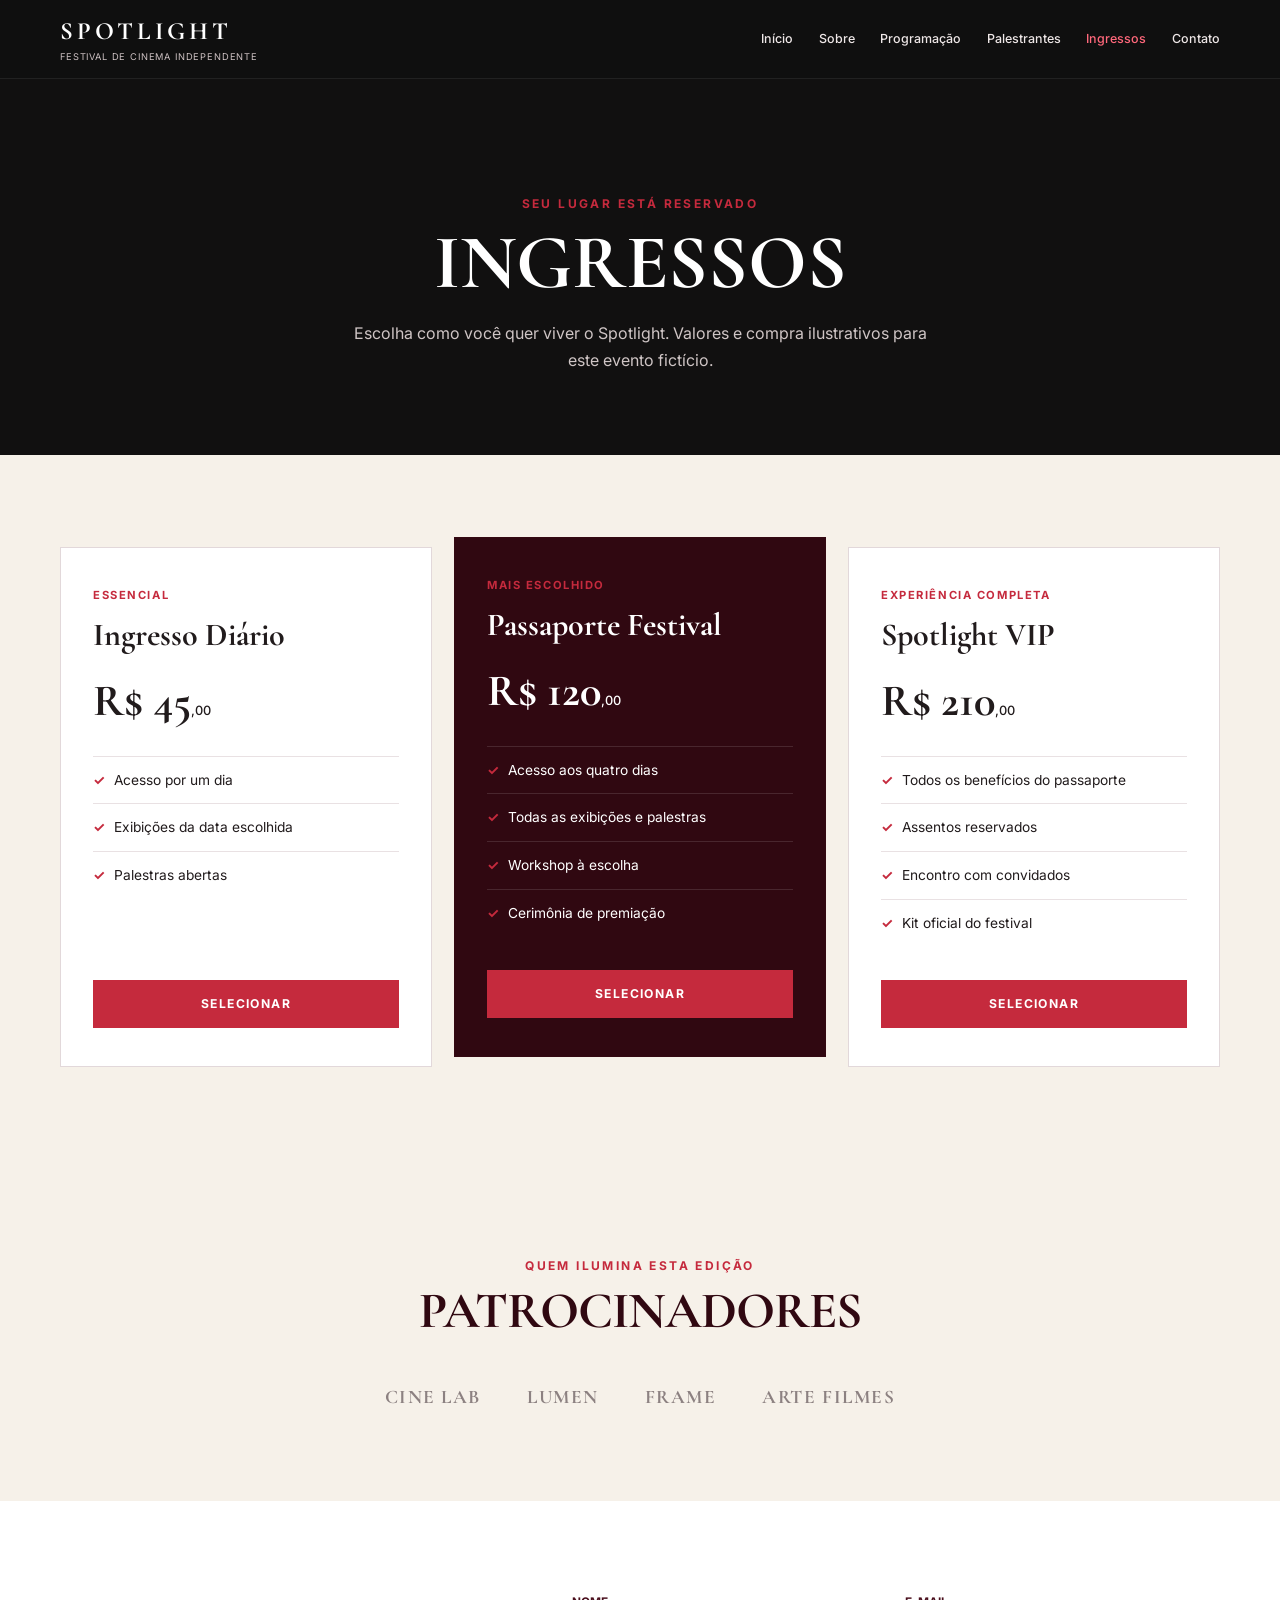
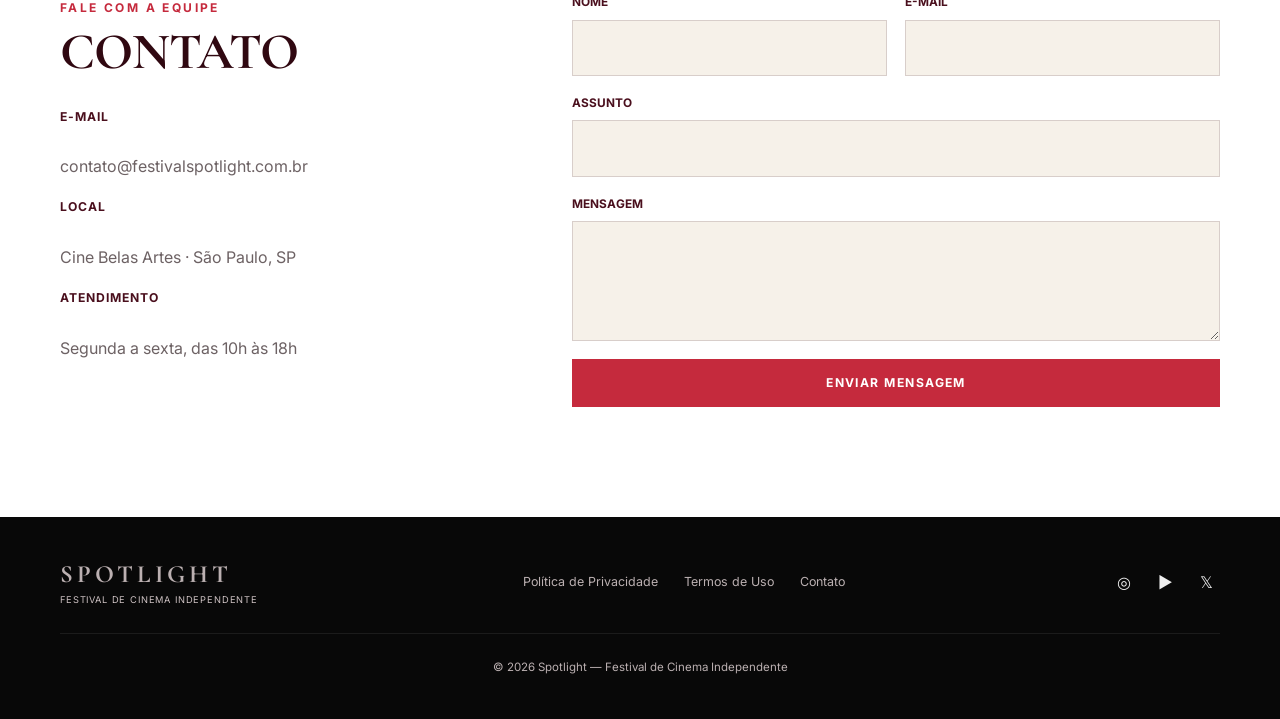
==== ingressos.html @ 8a13ca67 "Subindo o site do GitHub" ====
<!DOCTYPE html>
<html lang="pt-BR">
<head>
  <meta charset="UTF-8">
  <!-- A tag viewport garante que o site seja responsivo e se ajuste bem a celulares e tablets -->
  <meta name="viewport" content="width=device-width, initial-scale=1.0">
  <!-- Descrição voltada para SEO (mecanismos de busca) -->
  <meta name="description" content="Ingressos e contato do Spotlight.">
  <title>Ingressos | Spotlight</title>
  <link rel="stylesheet" href="css/style.css">
</head>
<body>
  
  <!-- CABEÇALHO (HEADER)- Navegação principal e identificação da marca -->
  <header class="site-header">
    <div class="container nav-wrap">
      <a class="brand" href="index.html">
        <strong>SPOTLIGHT</strong>
        <span>Festival de Cinema Independente</span>
      </a>
      
      <!-- Botão para abrir/fechar o menu em dispositivos móveis -->
      <button class="menu-toggle" aria-label="Abrir menu" aria-expanded="false">☰</button>
      
      <nav class="nav">
        <a href="index.html">Início</a>
        <a href="index.html#sobre">Sobre</a>
        <a href="programacao.html">Programação</a>
        <a href="programacao.html#palestrantes">Palestrantes</a>
        <a class="active" href="ingressos.html">Ingressos</a>
        <a href="#contato">Contato</a>
      </nav>
    </div>
  </header>
  <!-- CONTEÚDO PRINCIPAL (MAIN) -->
  <main>
    
    <!-- Hero da página interna de Ingressos -->
    <section class="page-hero">
      <div class="container">
        <span class="eyebrow">Seu lugar está reservado</span>
        <h1>INGRESSOS</h1>
        <p>Escolha como você quer viver o Spotlight. Valores e compra ilustrativos para este evento fictício.</p>
      </div>
    </section>

    <!-- Seção de cards de opções de ingressos -->
    <section class="section">
      <div class="container">
        <div class="ticket-grid">
          
          <article class="ticket">
            <span class="ticket-label">Essencial</span>
            <h2>Ingresso Diário</h2>
            <p class="price">R$ 45<small>,00</small></p>
            <ul class="benefits">
              <li>Acesso por um dia</li>
              <li>Exibições da data escolhida</li>
              <li>Palestras abertas</li>
            </ul>
            <button class="btn">Selecionar</button>
          </article>
          
          <!-- A classe 'featured' destaca visualmente a melhor opção de compra -->
          <article class="ticket featured">
            <span class="ticket-label">Mais escolhido</span>
            <h2>Passaporte Festival</h2>
            <p class="price">R$ 120<small>,00</small></p>
            <ul class="benefits">
              <li>Acesso aos quatro dias</li>
              <li>Todas as exibições e palestras</li>
              <li>Workshop à escolha</li>
              <li>Cerimônia de premiação</li>
            </ul>
            <button class="btn">Selecionar</button>
          </article>
          
          <article class="ticket">
            <span class="ticket-label">Experiência completa</span>
            <h2>Spotlight VIP</h2>
            <p class="price">R$ 210<small>,00</small></p>
            <ul class="benefits">
              <li>Todos os benefícios do passaporte</li>
              <li>Assentos reservados</li>
              <li>Encontro com convidados</li>
              <li>Kit oficial do festival</li>
            </ul>
            <button class="btn">Selecionar</button>
          </article>
          
        </div>
      </div>
    </section>

    <!-- Seção de Patrocinadores -->
    <section class="section sponsors">
      <div class="container">
        <div class="section-heading center">
          <span class="eyebrow">Quem ilumina esta edição</span>
          <h2 class="section-title">PATROCINADORES</h2>
        </div>
        <div class="sponsor-row">
          <span>CINE LAB</span>
          <span>LUMEN</span>
          <span>FRAME</span>
          <span>ARTE FILMES</span>
        </div>
      </div>
    </section>

    <!-- Seção de Contato e Formulário -->
    <section class="section contact-section" id="contato">
      <div class="container contact-grid">
        <div>
          <span class="eyebrow">Fale com a equipe</span>
          <h2 class="section-title">CONTATO</h2>
          <div class="contact-list">
            <p><strong>E-mail</strong><br>contato@festivalspotlight.com.br</p>
            <p><strong>Local</strong><br>Cine Belas Artes · São Paulo, SP</p>
            <p><strong>Atendimento</strong><br>Segunda a sexta, das 10h às 18h</p>
          </div>
        </div>
        
        <!-- Formulário que interage com o script abaixo para feedback em tempo real -->
        <form class="contact-form">
          <div class="field">
            <label for="nome">Nome</label>
            <input type="text" id="nome" name="nome" required>
          </div>
          <div class="field">
            <label for="email">E-mail</label>
            <input type="email" id="email" name="email" required>
          </div>
          <div class="field full">
            <label for="assunto">Assunto</label>
            <input type="text" id="assunto" name="assunto">
          </div>
          <div class="field full">
            <label for="mensagem">Mensagem</label>
            <textarea id="mensagem" name="mensagem" required></textarea>
          </div>
          <div class="field full">
            <button class="btn" type="submit">Enviar mensagem</button>
          </div>
          <!-- O atributo 'aria-live' avisa leitores de tela quando o conteúdo da tag sofrer alterações dinâmicas -->
          <p class="form-message" aria-live="polite"></p>
        </form>
      </div>
    </section>
  </main>

  <!-- RODAPÉ (FOOTER) -->
  <footer class="site-footer">
    <div class="container">
      <div class="footer-top">
        <a class="brand" href="index.html">
          <strong>SPOTLIGHT</strong>
          <span>Festival de Cinema Independente</span>
        </a>
        <nav class="footer-links">
          <a href="#">Política de Privacidade</a>
          <a href="#">Termos de Uso</a>
          <a href="#contato">Contato</a>
        </nav>
        <div class="socials">
          <a href="#">◎</a>
          <a href="#">▶</a>
          <a href="#">𝕏</a>
        </div>
      </div>
      <p class="copyright">© 2026 Spotlight — Festival de Cinema Independente</p>
    </div>
  </footer>

  <!-- LÓGICA JAVASCRIPT -->
  <script>
    const menuButton = document.querySelector('.menu-toggle');
    const nav = document.querySelector('.nav');

    // 1. Gerencia o menu mobile: alterna a visibilidade ao clicar no botão e fecha automaticamente ao clicar em um link
    menuButton?.addEventListener('click', () => {
      const open = nav.classList.toggle('open');
      menuButton.setAttribute('aria-expanded', String(open));
      menuButton.textContent = open ? '×' : '☰';
    });

    document.querySelectorAll('.nav a').forEach(link => {
      link.addEventListener('click', () => {
        nav.classList.remove('open');
        menuButton?.setAttribute('aria-expanded', 'false');
        if (menuButton) menuButton.textContent = '☰';
      });
    });

    // 2. Intercepta o envio do formulário para exibir uma mensagem de sucesso sem recarregar a página
    document.querySelector('.contact-form')?.addEventListener('submit', event => {
      event.preventDefault(); // Evita o comportamento padrão do HTML (recarregar a página)
      const message = document.querySelector('.form-message');
      if (message) message.textContent = 'Mensagem enviada! Em breve entraremos em contato.';
      event.currentTarget.reset(); // Limpa os campos preenchidos
    });
  </script>
</body>
</html>
---- css/style.css ----
/* 1. IMPORTAÇÃO DE FONTES E VARIÁVEIS GLOBAIS (:root) */
@import url('https://fonts.googleapis.com/css2?family=Cormorant+Garamond:wght@500;600;700&family=Inter:wght@400;500;600;700&display=swap');
:root {
  --black: #080808;
  --black-soft: #111010;
  --wine: #4a0f1d;
  --wine-dark: #300811;
  --red: #c52a3d;
  --red-dark: #a51f31;
  --white: #ffffff;
  --cream: #f6f1e9;
  --cream-dark: #e9e0d5;
  --ink: #211b1c;
  --muted: #6d6264;
  --line: rgba(74, 15, 29, .16);
  --serif: 'Cormorant Garamond', Georgia, serif;
  --sans: 'Inter', Arial, sans-serif;
}
/* 2. ESTILOS BASE E RESET GLOBAL */
* { 
  box-sizing: border-box; 
  margin: 0; 
  padding: 0; 
}

html { 
  scroll-behavior: smooth; 
}

body { 
  font-family: var(--sans); 
  color: var(--ink); 
  background: var(--cream); 
  line-height: 1.65; 
}

img { 
  width: 100%; 
  display: block; 
}

a { 
  color: inherit; 
  text-decoration: none; 
}

button { 
  font: inherit; 
}

/* 3. COMPONENTES REUTILIZÁVEIS E UTILITÁRIOS */
.container { 
  width: min(1160px, calc(100% - 40px)); 
  margin: 0 auto; 
}

.section { 
  padding: 92px 0; 
}

.eyebrow { 
  color: var(--red); 
  font-size: .75rem; 
  font-weight: 700; 
  letter-spacing: .2em; 
  text-transform: uppercase; 
}

.section-title { 
  margin-top: 8px; 
  font: 700 clamp(2.25rem, 4vw, 3.6rem)/1 var(--serif); 
  color: var(--wine-dark); 
  letter-spacing: -.02em; 
}

.section-heading { 
  max-width: 620px; 
  margin-bottom: 48px; 
}

.section-heading.center { 
  text-align: center; 
  margin-inline: auto; 
}

/* Botões */
.btn { 
  display: inline-flex; 
  align-items: center; 
  justify-content: center; 
  min-height: 48px; 
  padding: 0 25px; 
  border: 1px solid transparent; 
  background: var(--red); 
  color: var(--white); 
  font-size: .76rem; 
  font-weight: 700; 
  letter-spacing: .12em; 
  text-transform: uppercase; 
  transition: background .2s, color .2s, border-color .2s; 
  cursor: pointer; 
}

.btn:hover, 
.btn:focus-visible { 
  background: var(--red-dark); 
}

.btn-outline { 
  background: transparent; 
  border-color: rgba(255,255,255,.5); 
}

.btn-outline:hover { 
  background: var(--white); 
  color: var(--wine); 
}

/* 4. CABEÇALHO (SITE HEADER) E NAVEGAÇÃO */
.site-header { 
  position: sticky; 
  top: 0; 
  z-index: 50; 
  background: rgba(8,8,8,.97); 
  color: var(--white); 
  border-bottom: 1px solid rgba(255,255,255,.08); 
}

.nav-wrap { 
  min-height: 78px; 
  display: flex; 
  align-items: center; 
  justify-content: space-between; 
  gap: 28px; 
}

.brand { 
  display: flex; 
  flex-direction: column; 
  line-height: 1; 
  flex-shrink: 0; 
}

.brand strong { 
  font: 700 1.55rem var(--serif); 
  letter-spacing: .16em; 
}

.brand span { 
  margin-top: 6px; 
  color: #cfc3c4; 
  font-size: .58rem; 
  letter-spacing: .09em; 
  text-transform: uppercase; 
}

.nav { 
  display: flex; 
  align-items: center; 
  gap: clamp(16px, 2vw, 28px); 
}

.nav a { 
  color: #eee7e7; 
  font-size: .78rem; 
  font-weight: 500; 
}

.nav a:hover, 
.nav a.active { 
  color: #ff687b; 
}

.socials { 
  display: flex; 
  align-items: center; 
  gap: 13px; 
}

.socials a { 
  display: grid; 
  place-items: center; 
  width: 28px; 
  height: 28px; 
  color: #eee; 
}

.socials svg { 
  width: 17px; 
  height: 17px; 
  fill: currentColor; 
}

.menu-toggle { 
  display: none; 
  border: 0; 
  background: none; 
  color: white; 
  font-size: 1.5rem; 
  cursor: pointer; 
}

/* 5. SEÇÃO HERO (BANNER PRINCIPAL) */
.hero { 
  min-height: 680px; 
  display: grid; 
  align-items: center; 
  position: relative; 
  color: white; 
  background: #070707 url('../assets/images/hero-cinema.png') center/cover no-repeat; 
  isolation: isolate; 
}

.hero::before { 
  content: ''; 
  position: absolute; 
  inset: 0; 
  z-index: -1; 
  background: linear-gradient(90deg, rgba(3,3,3,.96) 0%, rgba(3,3,3,.79) 39%, rgba(3,3,3,.12) 75%); 
}

.hero-content { 
  max-width: 625px; 
  padding: 90px 0; 
}

.hero-kicker { 
  display: flex; 
  align-items: center; 
  gap: 12px; 
  color: #e1c9bc; 
  font-size: .75rem; 
  letter-spacing: .22em; 
  text-transform: uppercase; 
}

.hero-kicker::before { 
  content: ''; 
  width: 35px; 
  height: 1px; 
  background: var(--red); 
}

.hero h1 { 
  margin: 20px 0 0; 
  font: 700 clamp(4rem, 8vw, 7.4rem)/.8 var(--serif); 
  letter-spacing: .04em; 
}

.hero h2 { 
  margin-top: 18px; 
  font-size: .9rem; 
  font-weight: 500; 
  letter-spacing: .26em; 
  text-transform: uppercase; 
}

.hero blockquote { 
  margin: 38px 0; 
  font: italic 500 clamp(1.35rem, 2.5vw, 2rem)/1.35 var(--serif); 
  color: #f1e9e5; 
}

.hero-meta { 
  margin-top: 32px; 
  color: #d9cbca; 
  font-size: .8rem; 
  letter-spacing: .1em; 
  text-transform: uppercase; 
}

/* 6. SEÇÃO SOBRE O EVENTO */
.about-grid { 
  display: grid; 
  grid-template-columns: 1.05fr .95fr; 
  gap: 76px; 
  align-items: center; 
}

.about-copy p { 
  margin: 28px 0 32px; 
  color: var(--muted); 
  font-size: 1rem; 
}

.about-image { 
  position: relative; 
}

.about-image img { 
  aspect-ratio: 4/3; 
  object-fit: cover; 
}

.about-image::after { 
  content: ''; 
  position: absolute; 
  inset: 18px -18px -18px 18px; 
  border: 1px solid var(--red); 
  z-index: -1; 
}

.text-link { 
  color: var(--wine); 
  font-size: .78rem; 
  font-weight: 700; 
  letter-spacing: .11em; 
  text-transform: uppercase; 
  border-bottom: 1px solid var(--red); 
  padding-bottom: 4px; 
}

/* ==========================================================================
   7. SEÇÃO DE DESTAQUES (HIGHLIGHTS)
   ========================================================================== */
.highlights { 
  background: var(--white); 
}

.highlight-grid { 
  display: grid; 
  grid-template-columns: repeat(4, 1fr); 
  gap: 1px; 
  background: var(--line); 
  border: 1px solid var(--line); 
}

.highlight-card { 
  background: var(--white); 
  padding: 36px 28px; 
}

.icon-box { 
  width: 45px; 
  height: 45px; 
  display: grid; 
  place-items: center; 
  border: 1px solid var(--red); 
  color: var(--red); 
  margin-bottom: 24px; 
}

.icon-box svg { 
  width: 22px; 
  height: 22px; 
  fill: none; 
  stroke: currentColor; 
  stroke-width: 1.6; 
}

.highlight-card h3, 
.schedule-card h3 { 
  font: 700 1.35rem/1.2 var(--serif); 
  color: var(--wine-dark); 
}

.highlight-card p, 
.schedule-card p { 
  margin-top: 9px; 
  color: var(--muted); 
  font-size: .88rem; 
}

/* 8. PROGRAMAÇÃO E AGENDA */
.schedule-grid { 
  display: grid; 
  grid-template-columns: repeat(2, 1fr); 
  gap: 18px; 
}

.schedule-card { 
  display: flex; 
  align-items: center; 
  gap: 24px; 
  padding: 26px 28px; 
  background: var(--white); 
  border-left: 3px solid var(--red); 
}

.schedule-card .number { 
  color: var(--red); 
  font: 600 1.8rem var(--serif); 
  min-width: 40px; 
}

.page-hero { 
  padding: 110px 0 82px; 
  background: var(--black-soft); 
  color: white; 
  text-align: center; 
}

.page-hero h1 { 
  margin-top: 12px; 
  font: 700 clamp(3rem, 6vw, 5.2rem)/.95 var(--serif); 
}

.page-hero p { 
  max-width: 600px; 
  margin: 20px auto 0; 
  color: #cfc5c5; 
}

.agenda { 
  display: grid; 
  gap: 1px; 
  border: 1px solid var(--line); 
  background: var(--line); 
}

.agenda-item { 
  display: grid; 
  grid-template-columns: 130px 1fr auto; 
  align-items: center; 
  gap: 30px; 
  background: white; 
  padding: 27px 30px; 
}

.agenda-time { 
  color: var(--red); 
  font-weight: 700; 
  letter-spacing: .08em; 
}

.agenda-item h3 { 
  font: 700 1.3rem var(--serif); 
}

.agenda-item p { 
  color: var(--muted); 
  font-size: .86rem; 
}

.agenda-tag { 
  padding: 5px 10px; 
  border: 1px solid var(--line); 
  color: var(--wine); 
  font-size: .68rem; 
  font-weight: 700; 
  text-transform: uppercase; 
}

/* 9. PALESTRANTES */
.speakers { 
  background: white; 
}

.speaker-grid { 
  display: grid; 
  grid-template-columns: repeat(3, 1fr); 
  gap: 24px; 
}

.speaker-card { 
  background: var(--cream); 
  padding: 34px; 
  border-top: 3px solid var(--wine); 
}

.speaker-initial { 
  width: 58px; 
  height: 58px; 
  display: grid; 
  place-items: center; 
  border-radius: 50%; 
  background: var(--wine); 
  color: white; 
  font: 600 1.45rem var(--serif); 
  margin-bottom: 23px; 
}

.speaker-card h3 { 
  font: 700 1.45rem var(--serif); 
}

.speaker-role { 
  color: var(--red); 
  font-size: .74rem; 
  font-weight: 700; 
  text-transform: uppercase; 
  letter-spacing: .08em; 
}

.speaker-card p:last-child { 
  color: var(--muted); 
  font-size: .88rem; 
  margin-top: 12px; 
}

/* 10. INGRESSOS E PREÇOS */
.ticket-grid { 
  display: grid; 
  grid-template-columns: repeat(3, 1fr); 
  gap: 22px; 
  align-items: stretch; 
}

.ticket { 
  background: white; 
  padding: 38px 32px; 
  border: 1px solid var(--line); 
  display: flex; 
  flex-direction: column; 
}

.ticket.featured { 
  background: var(--wine-dark); 
  color: white; 
  transform: translateY(-10px); 
}

.ticket-label { 
  color: var(--red); 
  font-size: .7rem; 
  font-weight: 700; 
  letter-spacing: .14em; 
  text-transform: uppercase; 
}

.ticket h2 { 
  margin: 10px 0 20px; 
  font: 700 2rem var(--serif); 
}

.price { 
  font: 700 2.8rem var(--serif); 
}

.price small { 
  font: 500 .8rem var(--sans); 
}

.benefits { 
  list-style: none; 
  margin: 28px 0 34px; 
  flex-grow: 1; 
}

.benefits li { 
  border-top: 1px solid rgba(74,15,29,.12); 
  padding: 12px 0; 
  font-size: .86rem; 
}

.featured .benefits li { 
  border-color: rgba(255,255,255,.12); 
}

.benefits li::before { 
  content: '✓'; 
  color: var(--red); 
  margin-right: 9px; 
  font-weight: 700; 
}

/* 11. PATROCINADORES E CONTATO */
.sponsors { 
  text-align: center; 
}

.sponsor-row { 
  display: flex; 
  justify-content: center; 
  flex-wrap: wrap; 
  gap: 46px; 
  color: #8c8181; 
  font: 700 1.2rem var(--serif); 
  letter-spacing: .08em; 
}

.contact-section { 
  background: white; 
}

.contact-grid { 
  display: grid; 
  grid-template-columns: .8fr 1.2fr; 
  gap: 80px; 
}

.contact-list { 
  margin-top: 28px; 
  display: grid; 
  gap: 18px; 
  color: var(--muted); 
}

.contact-list strong { 
  color: var(--wine); 
  display: block; 
  font-size: .76rem; 
  text-transform: uppercase; 
  letter-spacing: .08em; 
}

.contact-form { 
  display: grid; 
  grid-template-columns: 1fr 1fr; 
  gap: 18px; 
}

.field { 
  display: grid; 
  gap: 7px; 
}

.field.full { 
  grid-column: 1 / -1; 
}

.field label { 
  color: var(--wine); 
  font-size: .74rem; 
  font-weight: 700; 
  text-transform: uppercase; 
}

.field input, 
.field textarea { 
  width: 100%; 
  padding: 14px; 
  border: 1px solid #d8ceca; 
  background: var(--cream); 
  color: var(--ink); 
  font: inherit; 
}

.field textarea { 
  min-height: 120px; 
  resize: vertical; 
}

.form-message { 
  color: var(--wine); 
  font-size: .84rem; 
  grid-column: 1 / -1; 
}

/* 12. CHAMADA PARA AÇÃO (CTA) E RODAPÉ (FOOTER) */
.cta { 
  background: var(--wine-dark); 
  color: white; 
  padding: 62px 0; 
}

.cta-inner { 
  display: flex; 
  align-items: center; 
  justify-content: space-between; 
  gap: 35px; 
}

.cta h2 { 
  font: 700 clamp(2.2rem, 4vw, 3.4rem)/1 var(--serif); 
}

.cta p { 
  margin-top: 9px; 
  color: #dbc9c9; 
}

.site-footer { 
  background: var(--black); 
  color: #bbb0b1; 
  padding: 42px 0; 
}

.footer-top { 
  display: flex; 
  align-items: center; 
  justify-content: space-between; 
  gap: 28px; 
}

.footer-links { 
  display: flex; 
  gap: 26px; 
  font-size: .78rem; 
}

.footer-links a:hover { 
  color: white; 
}

.copyright { 
  margin-top: 28px; 
  padding-top: 24px; 
  border-top: 1px solid rgba(255,255,255,.08); 
  font-size: .72rem; 
  text-align: center; 
}

/* 13. MEDIA QUERIES (RESPONSIVIDADE) */
@media (max-width: 960px) {
  .nav, 
  .site-header > .socials { 
    display: none; 
  }
  
  .nav-wrap { 
    flex-wrap: wrap; 
  }
  
  .menu-toggle { 
    display: block; 
  }
  
  .nav.open { 
    display: flex; 
    width: 100%; 
    flex-direction: column; 
    align-items: flex-start; 
    padding: 5px 0 20px; 
  }
  
  .highlight-grid { 
    grid-template-columns: repeat(2, 1fr); 
  }
  
  .about-grid, 
  .contact-grid { 
    gap: 45px; 
  }
  
  .ticket-grid { 
    grid-template-columns: 1fr; 
    max-width: 620px; 
    margin-inline: auto; 
  }
  
  .ticket.featured { 
    transform: none; 
  }
}

@media (max-width: 720px) {
  .container { 
    width: min(100% - 28px, 1160px); 
  }
  
  .section { 
    padding: 68px 0; 
  }
  
  .hero { 
    min-height: 620px; 
    background-position: 62% center; 
  }
  
  .hero::before { 
    background: rgba(3,3,3,.72); 
  }
  
  .hero h1 { 
    font-size: clamp(3.2rem, 17vw, 5.2rem); 
  }
  
  .about-grid, 
  .schedule-grid, 
  .speaker-grid, 
  .contact-grid { 
    grid-template-columns: 1fr; 
  }
  
  .about-image { 
    margin: 0 14px 14px 0; 
  }
  
  .highlight-grid { 
    grid-template-columns: 1fr; 
  }
  
  .cta-inner, 
  .footer-top { 
    flex-direction: column; 
    align-items: flex-start; 
  }
  
  .footer-links { 
    flex-wrap: wrap; 
    gap: 14px 22px; 
  }
  
  .agenda-item { 
    grid-template-columns: 1fr; 
    gap: 7px; 
  }
  
  .agenda-tag { 
    width: fit-content; 
  }
  
  .contact-form { 
    grid-template-columns: 1fr; 
  }
  
  .field.full { 
    grid-column: auto; 
  }
}
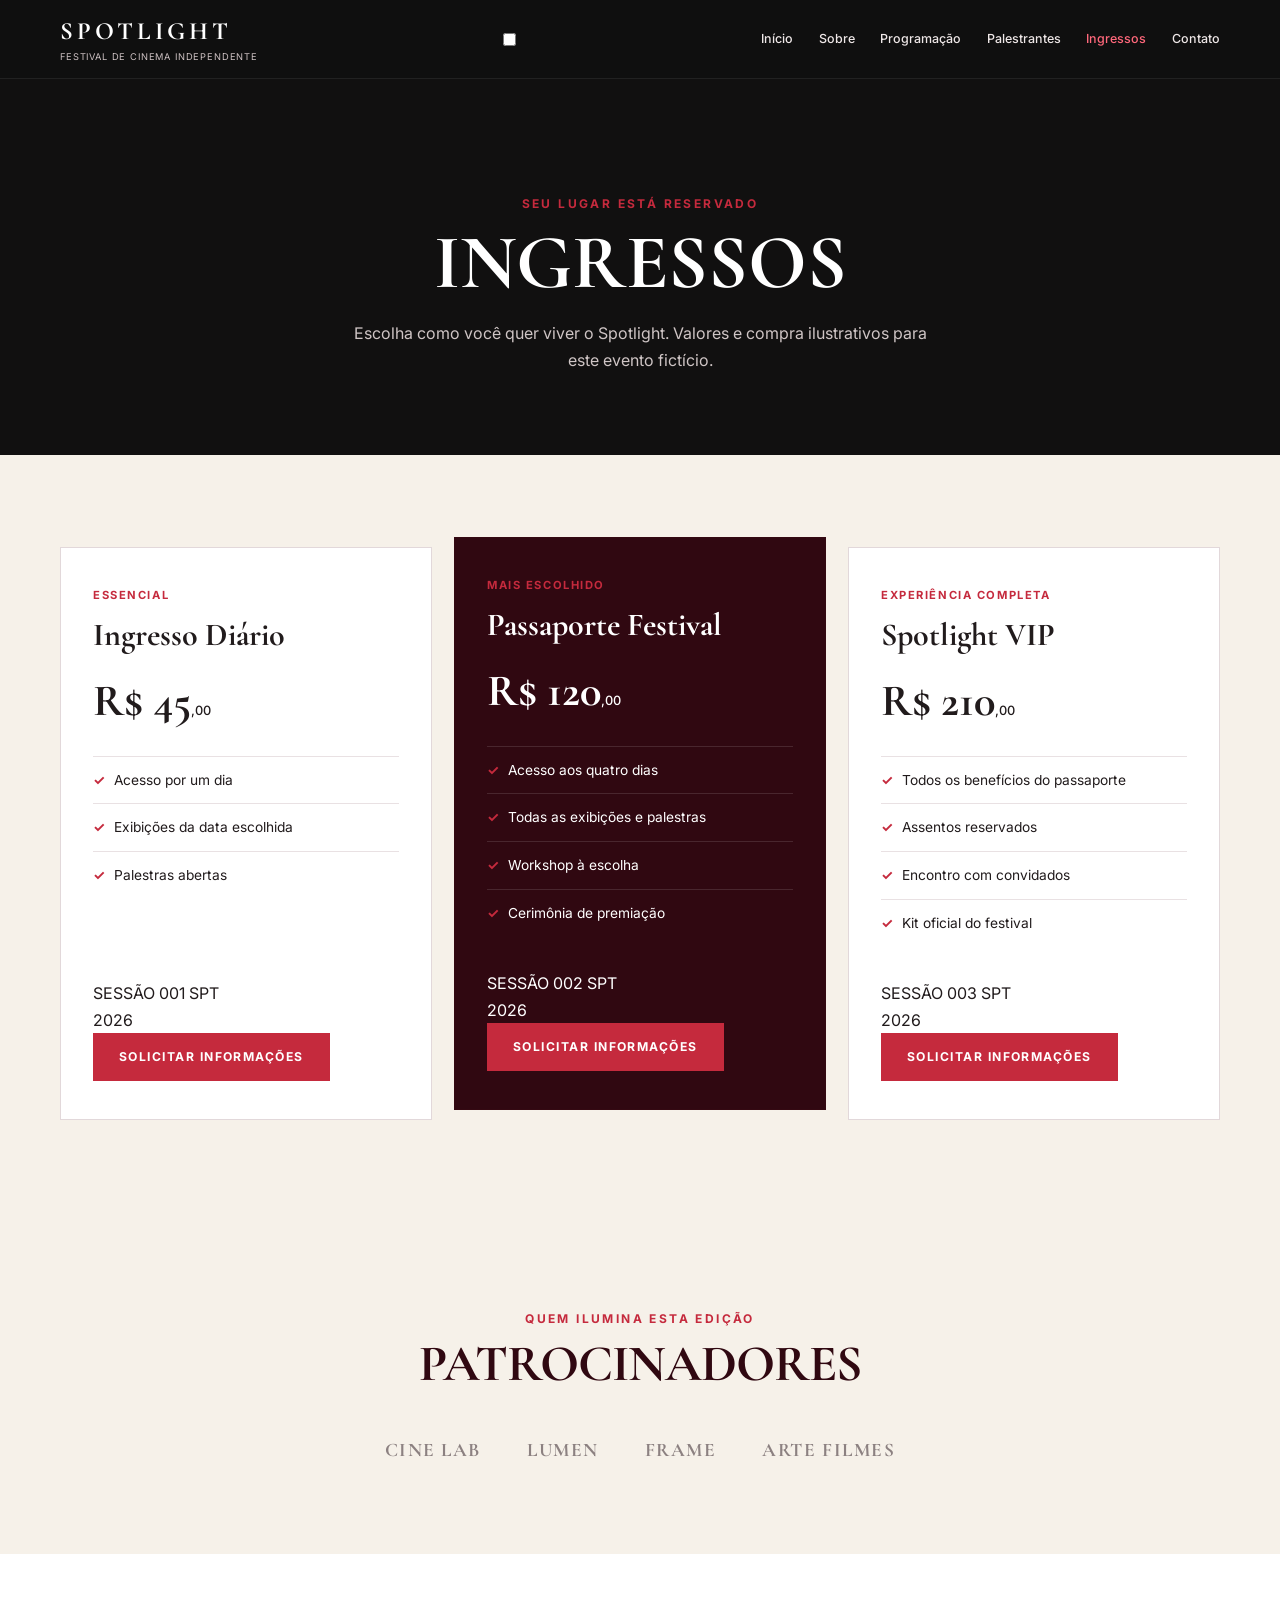
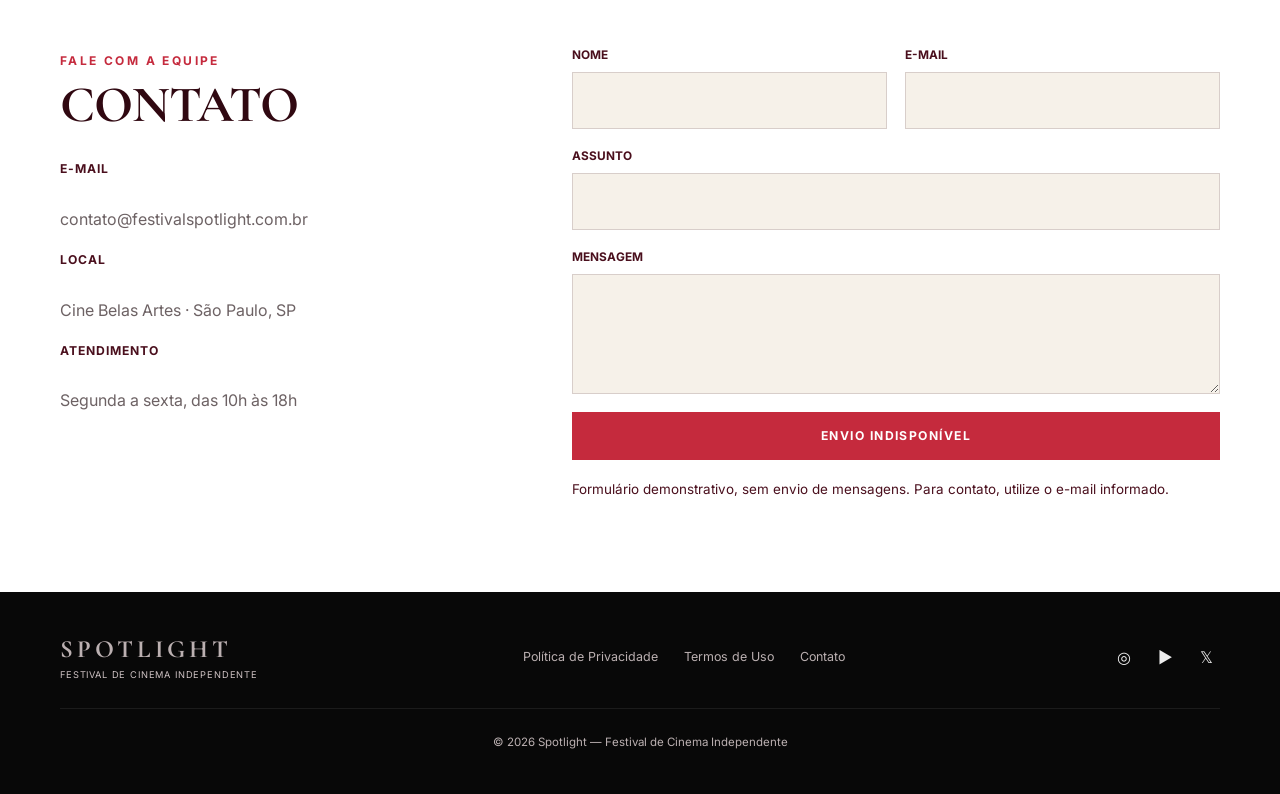
==== commit bc6e31f2: "Atualizando a identidade visual e add README" ====
--- a/ingressos.html
+++ b/ingressos.html
@@ -19,10 +19,16 @@
         <span>Festival de Cinema Independente</span>
       </a>
       
-      <!-- Botão para abrir/fechar o menu em dispositivos móveis -->
-      <button class="menu-toggle" aria-label="Abrir menu" aria-expanded="false">☰</button>
       
-      <nav class="nav">
+      <!-- MODIFICADO — MENU SEM JAVASCRIPT:
+           O checkbox guarda o estado aberto/fechado. O label permite alterná-lo
+           com clique; pelo teclado, use Tab e Espaço no checkbox.
+           No CSS, :checked mostra a navegação que vem depois deste campo.
+           O menu permanece aberto após clicar numa âncora; use Menu para fechá-lo. -->
+      <input class="menu-check" type="checkbox" id="menu-check" aria-controls="menu-principal">
+      <label class="menu-toggle" for="menu-check">☰ <span>Menu</span></label>
+      
+      <nav class="nav" id="menu-principal" aria-label="Navegação principal">
         <a href="index.html">Início</a>
         <a href="index.html#sobre">Sobre</a>
         <a href="programacao.html">Programação</a>
@@ -44,8 +50,14 @@
       </div>
     </section>
 
-    <!-- Seção de cards de opções de ingressos -->
-    <section class="section">
+    <!-- MODIFICADO — INGRESSOS EM FORMATO DE TICKET:
+         Os três planos e seus preços foram preservados.
+         Cada ticket tem conteúdo principal e canhoto (ticket-stub).
+         O canhoto usa uma linha pontilhada e círculos nas extremidades,
+         simulando o ponto de destaque de um ingresso de papel.
+         As barras são somente decorativas: não são um código válido.
+         O link Solicitar informações leva ao contato; não simula uma compra. -->
+    <section class="section tickets-section">
       <div class="container">
         <div class="ticket-grid">
           
@@ -58,7 +70,18 @@
               <li>Exibições da data escolhida</li>
               <li>Palestras abertas</li>
             </ul>
-            <button class="btn">Selecionar</button>
+            <!-- NOVO — CANHOTO: a margem automática mantém os três canhotos
+                 alinhados mesmo quando os planos têm quantidades diferentes de itens.
+                 aria-hidden esconde o código decorativo dos leitores de tela. -->
+            <div class="ticket-stub">
+              <div class="ticket-code" aria-hidden="true">
+                <span>SESSÃO 001</span>
+                <span class="barcode"></span>
+                <span>SPT<br>2026</span>
+              </div>
+              <!-- Sem sistema de vendas: este link abre a área de contato. -->
+              <a class="btn" href="#contato">Solicitar informações</a>
+            </div>
           </article>
           
           <!-- A classe 'featured' destaca visualmente a melhor opção de compra -->
@@ -72,7 +95,18 @@
               <li>Workshop à escolha</li>
               <li>Cerimônia de premiação</li>
             </ul>
-            <button class="btn">Selecionar</button>
+            <!-- NOVO — CANHOTO: a margem automática mantém os três canhotos
+                 alinhados mesmo quando os planos têm quantidades diferentes de itens.
+                 aria-hidden esconde o código decorativo dos leitores de tela. -->
+            <div class="ticket-stub">
+              <div class="ticket-code" aria-hidden="true">
+                <span>SESSÃO 002</span>
+                <span class="barcode"></span>
+                <span>SPT<br>2026</span>
+              </div>
+              <!-- Sem sistema de vendas: este link abre a área de contato. -->
+              <a class="btn" href="#contato">Solicitar informações</a>
+            </div>
           </article>
           
           <article class="ticket">
@@ -85,7 +119,18 @@
               <li>Encontro com convidados</li>
               <li>Kit oficial do festival</li>
             </ul>
-            <button class="btn">Selecionar</button>
+            <!-- NOVO — CANHOTO: a margem automática mantém os três canhotos
+                 alinhados mesmo quando os planos têm quantidades diferentes de itens.
+                 aria-hidden esconde o código decorativo dos leitores de tela. -->
+            <div class="ticket-stub">
+              <div class="ticket-code" aria-hidden="true">
+                <span>SESSÃO 003</span>
+                <span class="barcode"></span>
+                <span>SPT<br>2026</span>
+              </div>
+              <!-- Sem sistema de vendas: este link abre a área de contato. -->
+              <a class="btn" href="#contato">Solicitar informações</a>
+            </div>
           </article>
           
         </div>
@@ -115,13 +160,17 @@
           <span class="eyebrow">Fale com a equipe</span>
           <h2 class="section-title">CONTATO</h2>
           <div class="contact-list">
-            <p><strong>E-mail</strong><br>contato@festivalspotlight.com.br</p>
+            <p><strong>E-mail</strong><br><a href="mailto:contato@festivalspotlight.com.br">contato@festivalspotlight.com.br</a></p>
             <p><strong>Local</strong><br>Cine Belas Artes · São Paulo, SP</p>
             <p><strong>Atendimento</strong><br>Segunda a sexta, das 10h às 18h</p>
           </div>
         </div>
         
-        <!-- Formulário que interage com o script abaixo para feedback em tempo real -->
+        <!-- MODIFICADO — CONTATO SEM JAVASCRIPT:
+             O projeto não possui servidor de envio. Os campos ficam como demonstração
+             visual e o botão fica desabilitado para não informar um envio inexistente.
+             Para envio real, configure um serviço de formulários ou backend.
+             O link de e-mail ao lado pode abrir o aplicativo de e-mail do visitante. -->
         <form class="contact-form">
           <div class="field">
             <label for="nome">Nome</label>
@@ -140,10 +189,10 @@
             <textarea id="mensagem" name="mensagem" required></textarea>
           </div>
           <div class="field full">
-            <button class="btn" type="submit">Enviar mensagem</button>
-          </div>
-          <!-- O atributo 'aria-live' avisa leitores de tela quando o conteúdo da tag sofrer alterações dinâmicas -->
-          <p class="form-message" aria-live="polite"></p>
+            <button class="btn" type="submit" disabled>Envio indisponível</button>
+          </div>
+          <!-- Aviso fixo: não há mais confirmação simulada de envio. -->
+          <p class="form-message">Formulário demonstrativo, sem envio de mensagens. Para contato, utilize o e-mail informado.</p>
         </form>
       </div>
     </section>
@@ -171,34 +220,5 @@
       <p class="copyright">© 2026 Spotlight — Festival de Cinema Independente</p>
     </div>
   </footer>
-
-  <!-- LÓGICA JAVASCRIPT -->
-  <script>
-    const menuButton = document.querySelector('.menu-toggle');
-    const nav = document.querySelector('.nav');
-
-    // 1. Gerencia o menu mobile: alterna a visibilidade ao clicar no botão e fecha automaticamente ao clicar em um link
-    menuButton?.addEventListener('click', () => {
-      const open = nav.classList.toggle('open');
-      menuButton.setAttribute('aria-expanded', String(open));
-      menuButton.textContent = open ? '×' : '☰';
-    });
-
-    document.querySelectorAll('.nav a').forEach(link => {
-      link.addEventListener('click', () => {
-        nav.classList.remove('open');
-        menuButton?.setAttribute('aria-expanded', 'false');
-        if (menuButton) menuButton.textContent = '☰';
-      });
-    });
-
-    // 2. Intercepta o envio do formulário para exibir uma mensagem de sucesso sem recarregar a página
-    document.querySelector('.contact-form')?.addEventListener('submit', event => {
-      event.preventDefault(); // Evita o comportamento padrão do HTML (recarregar a página)
-      const message = document.querySelector('.form-message');
-      if (message) message.textContent = 'Mensagem enviada! Em breve entraremos em contato.';
-      event.currentTarget.reset(); // Limpa os campos preenchidos
-    });
-  </script>
 </body>
 </html>
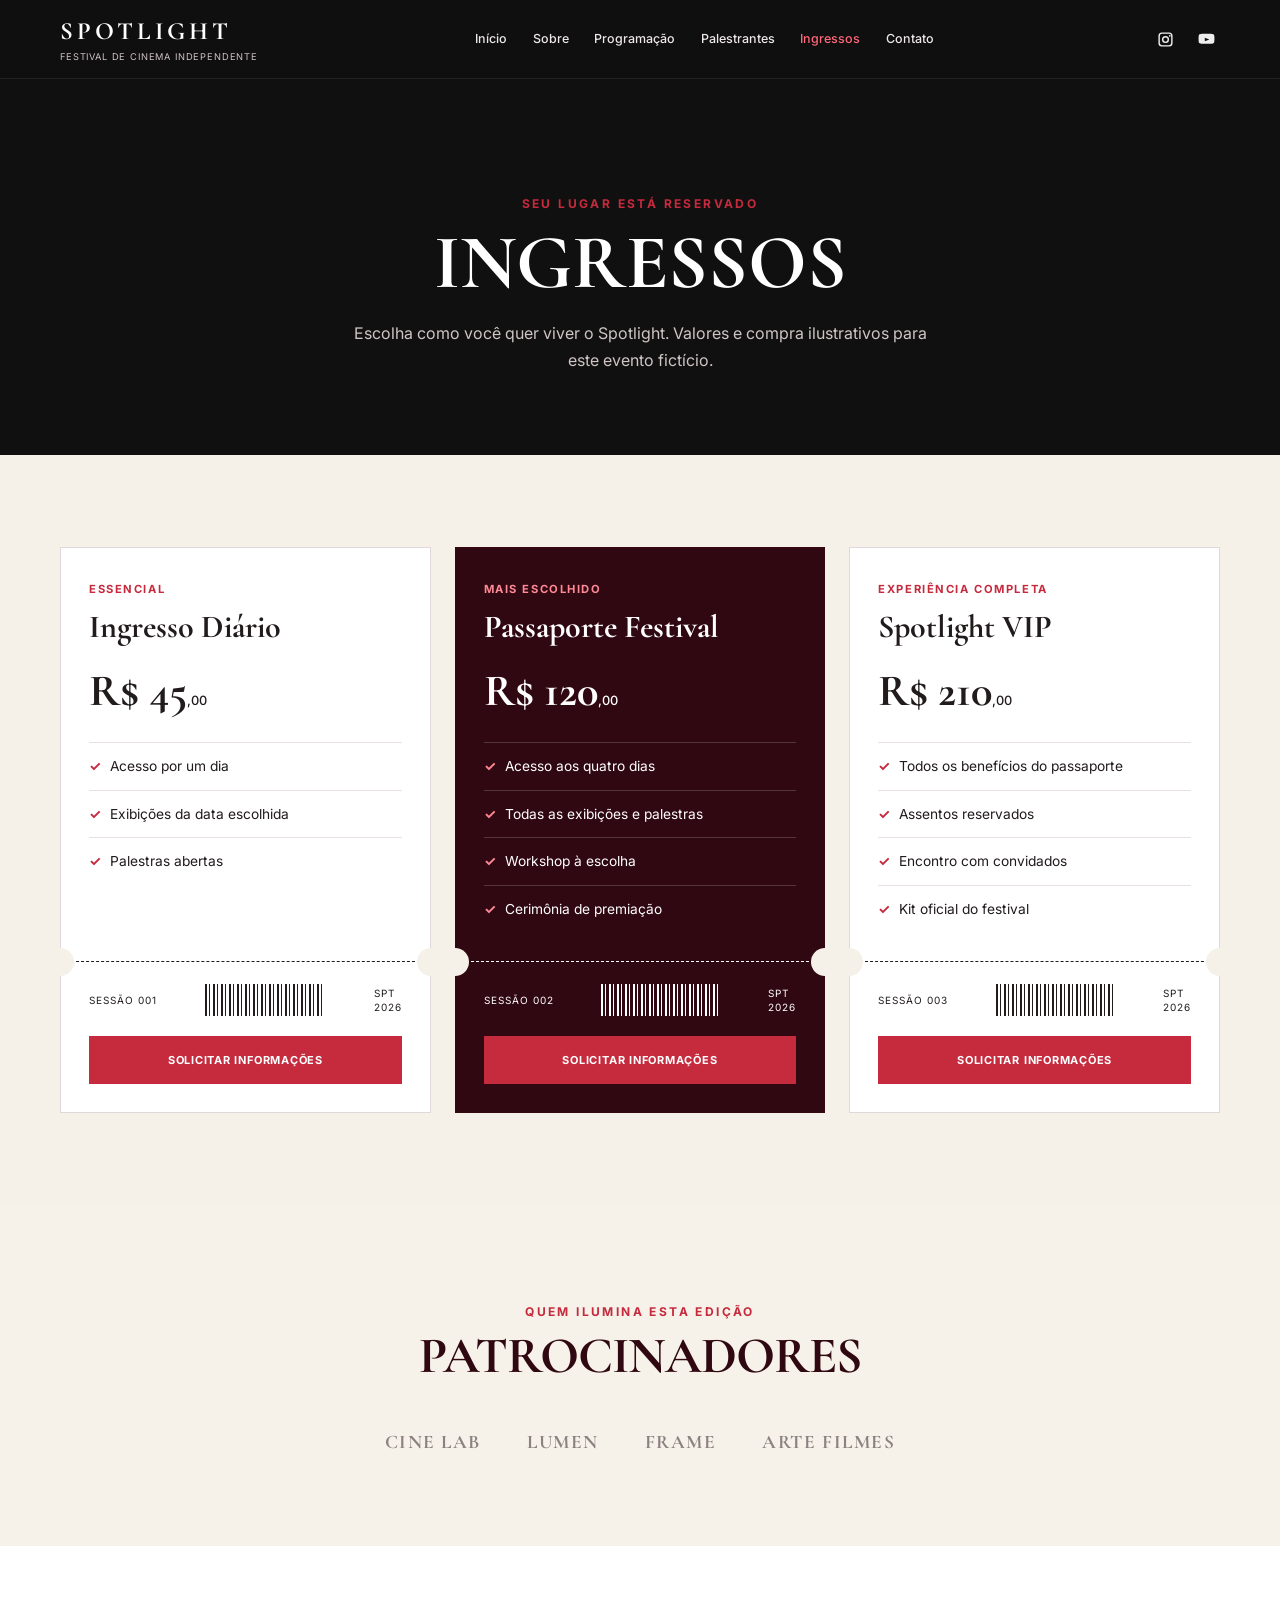
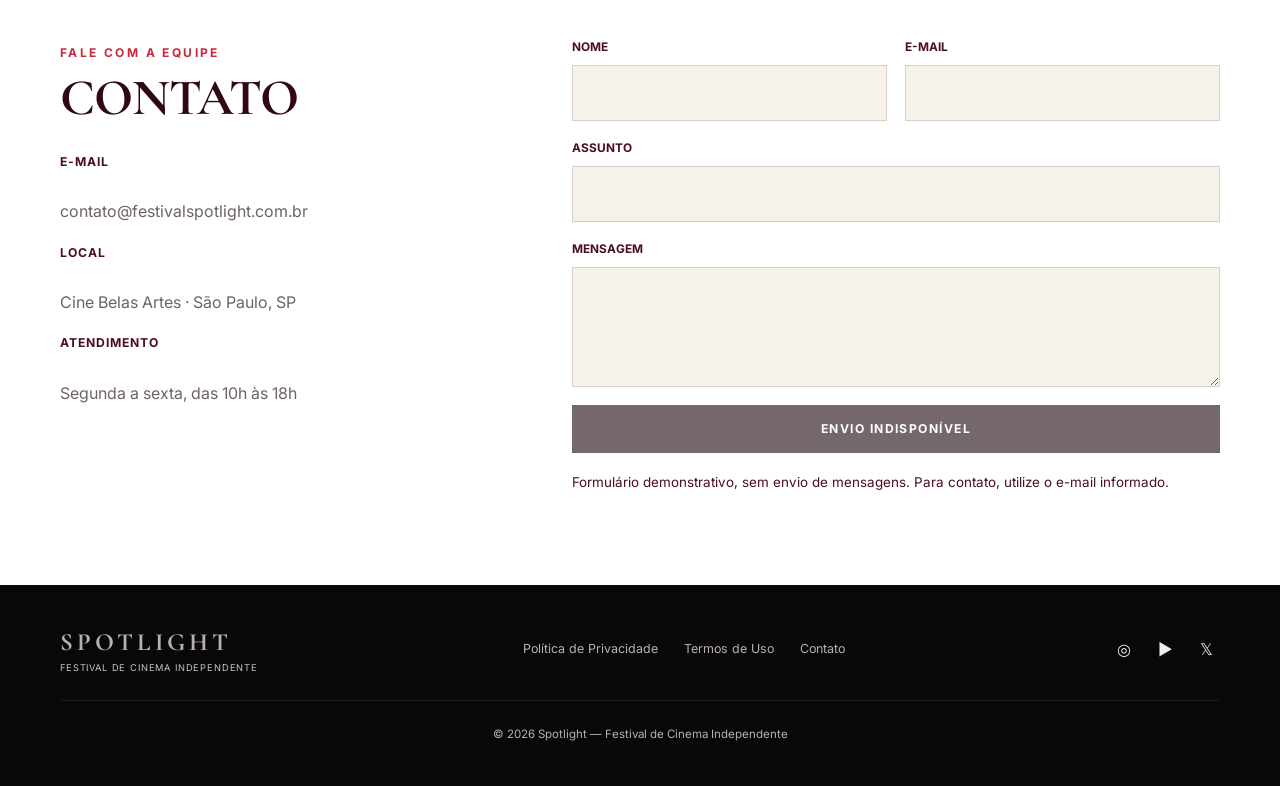
==== commit 451b4554: "Adicionando animação em Palestrantes" ====
--- a/ingressos.html
+++ b/ingressos.html
@@ -36,6 +36,17 @@
         <a class="active" href="ingressos.html">Ingressos</a>
         <a href="#contato">Contato</a>
       </nav>
+
+      <!-- Mesma estrutura do início para manter o menu na mesma posição. -->
+      <div class="socials" aria-label="Redes sociais">
+        <!-- O uso de SVG inline garante que os ícones fiquem nítidos em qualquer resolução e carreguem instantaneamente, sem requisições extras -->
+        <a href="#" aria-label="Instagram">
+          <svg viewBox="0 0 24 24"><path d="M7 2h10a5 5 0 0 1 5 5v10a5 5 0 0 1-5 5H7a5 5 0 0 1-5-5V7a5 5 0 0 1 5-5m0 2a3 3 0 0 0-3 3v10a3 3 0 0 0 3 3h10a3 3 0 0 0 3-3V7a3 3 0 0 0-3-3H7m11 1.5a1.25 1.25 0 1 1 0 2.5 1.25 1.25 0 0 1 0-2.5M12 7a5 5 0 1 1 0 10 5 5 0 0 1 0-10m0 2a3 3 0 1 0 0 6 3 3 0 0 0 0-6z"/></svg>
+        </a>
+        <a href="#" aria-label="YouTube">
+          <svg viewBox="0 0 24 24"><path d="M23 7s-.2-1.4-.8-2c-.8-.8-1.6-.8-2-.9C17.4 4 13.2 4 12 4s-5.4 0-8.2.1c-.4.1-1.2.1-2 .9C1.2 5.6 1 7 1 7S.8 8.6.8 10.2v1.6C.8 13.4 1 15 1 15s.2 1.4.8 2c.8.8 1.8.8 2.3.9 1.7.2 6.7.1 7.9.1s5.4 0 8.2-.1c.4-.1 1.2-.1 2-.9.6-.6.8-2 .8-2s.2-1.6.2-3.2v-1.6C23.2 8.6 23 7 23 7M9.6 14.5v-5l6.4 2.5-6.4 2.5z"/></svg>
+        </a>
+      </div>
     </div>
   </header>
   <!-- CONTEÚDO PRINCIPAL (MAIN) -->
--- a/css/style.css
+++ b/css/style.css
@@ -310,56 +310,56 @@
   padding-bottom: 4px; 
 }
 
-/* ==========================================================================
-   7. SEÇÃO DE DESTAQUES (HIGHLIGHTS)
-   ========================================================================== */
-.highlights { 
-  background: var(--white); 
-}
-
-.highlight-grid { 
-  display: grid; 
-  grid-template-columns: repeat(4, 1fr); 
-  gap: 1px; 
-  background: var(--line); 
-  border: 1px solid var(--line); 
-}
-
-.highlight-card { 
-  background: var(--white); 
-  padding: 36px 28px; 
-}
-
-.icon-box { 
-  width: 45px; 
-  height: 45px; 
-  display: grid; 
-  place-items: center; 
-  border: 1px solid var(--red); 
-  color: var(--red); 
-  margin-bottom: 24px; 
-}
-
-.icon-box svg { 
-  width: 22px; 
-  height: 22px; 
-  fill: none; 
-  stroke: currentColor; 
-  stroke-width: 1.6; 
-}
-
-.highlight-card h3, 
-.schedule-card h3 { 
-  font: 700 1.35rem/1.2 var(--serif); 
-  color: var(--wine-dark); 
-}
-
-.highlight-card p, 
-.schedule-card p { 
-  margin-top: 9px; 
-  color: var(--muted); 
-  font-size: .88rem; 
-}
+/* 7. MODIFICADO — DESTAQUES COMO CLAQUETES
+   O fundo creme e a tipografia original continuam. A grade usa quatro colunas,
+   gap de 24px e área máxima de 1200px. Tablet e celular são ajustados ao final. */
+.highlights { background: #F5F1E9; padding-top: 60px; }
+.highlights .container { max-width: 1200px; }
+.highlights .section-heading { margin-bottom: 42px; }
+.highlight-grid { display: grid; grid-template-columns: repeat(4, 1fr); gap: 24px; }
+
+/* O padding superior reserva lugar para as duas faixas da claquete.
+   position:relative faz o card ser a referência das faixas e do número.
+   min-height permite crescer sem esconder as descrições. */
+.highlight-card {
+  position: relative;
+  min-height: 290px;
+  padding: 84px 28px 28px;
+  background: white;
+  border: 1px solid #d8ceca;
+  border-radius: 0;
+  transition: transform .2s, box-shadow .2s;
+}
+
+/* A faixa inferior é reta. A superior gira -4 graus a partir da esquerda.
+   repeating-linear-gradient desenha listras diagonais sem imagem externa.
+   Os pseudo-elementos são decoração; não contêm informação necessária. */
+.highlight-card::before, .highlight-card::after {
+  content: '';
+  position: absolute;
+  left: -1px;
+  right: -1px;
+  height: 24px;
+  background: repeating-linear-gradient(135deg, #111010 0px, #111010 24px, #F5F1E9 24px, #F5F1E9 48px);
+  border: 1px solid #111010;
+}
+.highlight-card::before { top: 0; transform: rotate(-4deg); transform-origin: left center; }
+.highlight-card::after { top: 28px; }
+.ticket-number { position: absolute; top: 79px; right: 28px; color: var(--muted); font-size: 12px; letter-spacing: 2px; }
+
+/* A linha contínua separa o ícone do texto, diferenciando dos tickets de preço. */
+.highlight-card .icon-box { height: 52px; margin-bottom: 20px; padding-bottom: 16px; border-bottom: 1px solid #d8ceca; color: var(--wine); transition: color .2s; }
+.highlight-card .icon-box svg { width: 30px; height: 30px; fill: none; stroke: currentColor; stroke-width: 1.6; }
+.highlight-card h3 { font: 700 22px/1.2 var(--serif); color: var(--wine-dark); }
+.highlight-card p { margin-top: 9px; color: var(--muted); font-size: 16px; }
+
+/* Hover somente em dispositivos com mouse, evitando efeito preso no celular. */
+@media (hover: hover) {
+  .highlight-card:hover { transform: translateY(-6px); box-shadow: 0 12px 24px rgba(74,15,29,.15); }
+  .highlight-card:hover .icon-box { color: var(--red); }
+}
+.schedule-card h3 { font: 700 1.35rem/1.2 var(--serif); color: var(--wine-dark); }
+.schedule-card p { margin-top: 9px; color: var(--muted); font-size: .88rem; }
 
 /* 8. PROGRAMAÇÃO E AGENDA */
 .schedule-grid { 
@@ -441,118 +441,81 @@
   text-transform: uppercase; 
 }
 
-/* 9. PALESTRANTES */
-.speakers { 
-  background: white; 
-}
-
-.speaker-grid { 
-  display: grid; 
-  grid-template-columns: repeat(3, 1fr); 
-  gap: 24px; 
-}
-
-.speaker-card { 
-  background: var(--cream); 
-  padding: 34px; 
-  border-top: 3px solid var(--wine); 
-}
-
-.speaker-initial { 
-  width: 58px; 
-  height: 58px; 
-  display: grid; 
-  place-items: center; 
-  border-radius: 50%; 
-  background: var(--wine); 
-  color: white; 
-  font: 600 1.45rem var(--serif); 
-  margin-bottom: 23px; 
-}
-
-.speaker-card h3 { 
-  font: 700 1.45rem var(--serif); 
-}
-
-.speaker-role { 
-  color: var(--red); 
-  font-size: .74rem; 
-  font-weight: 700; 
-  text-transform: uppercase; 
-  letter-spacing: .08em; 
-}
-
-.speaker-card p:last-child { 
-  color: var(--muted); 
-  font-size: .88rem; 
-  margin-top: 12px; 
-}
-
-/* 10. INGRESSOS E PREÇOS */
-.ticket-grid { 
-  display: grid; 
-  grid-template-columns: repeat(3, 1fr); 
-  gap: 22px; 
-  align-items: stretch; 
-}
-
-.ticket { 
-  background: white; 
-  padding: 38px 32px; 
-  border: 1px solid var(--line); 
-  display: flex; 
-  flex-direction: column; 
-}
-
-.ticket.featured { 
-  background: var(--wine-dark); 
-  color: white; 
-  transform: translateY(-10px); 
-}
-
-.ticket-label { 
-  color: var(--red); 
-  font-size: .7rem; 
-  font-weight: 700; 
-  letter-spacing: .14em; 
-  text-transform: uppercase; 
-}
-
-.ticket h2 { 
-  margin: 10px 0 20px; 
-  font: 700 2rem var(--serif); 
-}
-
-.price { 
-  font: 700 2.8rem var(--serif); 
-}
-
-.price small { 
-  font: 500 .8rem var(--sans); 
-}
-
-.benefits { 
-  list-style: none; 
-  margin: 28px 0 34px; 
-  flex-grow: 1; 
-}
-
-.benefits li { 
-  border-top: 1px solid rgba(74,15,29,.12); 
-  padding: 12px 0; 
-  font-size: .86rem; 
-}
-
-.featured .benefits li { 
-  border-color: rgba(255,255,255,.12); 
-}
-
-.benefits li::before { 
-  content: '✓'; 
-  color: var(--red); 
-  margin-right: 9px; 
-  font-weight: 700; 
-}
+/* 9. PALESTRANTES — PELÍCULA EM MOVIMENTO (somente HTML e CSS)
+   Cada grupo tem a mesma largura. Mover metade da faixa completa faz a
+   cópia ocupar exatamente a posição inicial, sem salto ao reiniciar. */
+.speakers { background: white; padding: 56px 0; }
+.speakers .container { max-width: 1200px; }
+.speakers .section-heading { margin-bottom: 28px; }
+.film-scroll { overflow: hidden; background: var(--black-soft); }
+.film-scroll:focus-visible { outline: 2px solid var(--red); outline-offset: 4px; }
+.film-strip { display: flex; width: max-content; animation: film-passing 36s linear infinite; }
+.film-group { position: relative; display: flex; flex: 0 0 1200px; width: 1200px; gap: 16px; padding: 34px 8px; background: var(--black-soft); }
+@keyframes film-passing {
+  from { transform: translateX(0); }
+  to { transform: translateX(-50%); }
+}
+/* A pausa funciona com mouse, teclado ou toque no checkbox. */
+.film-pause { accent-color: var(--wine); margin: 0 6px 16px 0; }
+.film-control { cursor: pointer; font-size: 14px; color: var(--wine); }
+.film-scroll:hover .film-strip,
+.film-scroll:focus-within .film-strip,
+.film-pause:checked ~ .film-scroll .film-strip { animation-play-state: paused; }
+
+/* Furos da película: retângulos creme repetidos nas bordas preta superior/inferior.
+   São fundos CSS, então não exigem imagens nem JavaScript. */
+.film-group::before, .film-group::after {
+  content: ''; position: absolute; left: 0; right: 0; height: 12px;
+  background: repeating-linear-gradient(to right, transparent 0px, transparent 12px, #F5F1E9 12px, #F5F1E9 28px, transparent 28px, transparent 40px);
+}
+.film-group::before { top: 10px; }
+.film-group::after { bottom: 10px; }
+
+/* display:flex coloca imagem e legenda em linha.
+   flex:1 distribui a largura igualmente entre os três quadros.
+   Cantos retos preservam a aparência de fotograma. */
+.film-frame { display: flex; flex: 1; min-width: 0; min-height: 190px; background: var(--cream); border-radius: 0; }
+.film-frame img { width: 35%; height: auto; align-self: stretch; object-fit: cover; }
+.film-caption { width: 65%; padding: 18px 16px; }
+.film-caption h3 { font: 700 24px/1.1 var(--serif); color: var(--wine-dark); }
+.film-caption .film-role { margin: 8px 0; color: var(--red); font-size: 11px; font-weight: 700; text-transform: uppercase; }
+.film-caption p { font-size: 13px; line-height: 1.5; color: var(--muted); }
+.film-hint { display: block; margin-top: 8px; font-size: 14px; color: var(--wine); }
+
+/* 10. MODIFICADO — TICKETS DE CINEMA
+   A seção recebe fundo creme para que os círculos do canhoto simulem recortes.
+   Os planos mantêm seus valores e benefícios. O plano central continua vinho. */
+.tickets-section { background: #F5F1E9; }
+.ticket-grid { display: grid; grid-template-columns: repeat(3, 1fr); gap: 24px; align-items: stretch; }
+.ticket { display: flex; flex-direction: column; background: white; padding: 32px 28px 0; border: 1px solid var(--line); }
+.ticket.featured { background: var(--wine-dark); color: white; }
+.ticket-label { color: var(--red); font-size: .7rem; font-weight: 700; letter-spacing: .14em; text-transform: uppercase; }
+/* Vermelho mais claro para que o rótulo tenha contraste no fundo vinho. */
+.featured .ticket-label { color: #ff8996; }
+.ticket h2 { margin: 10px 0 20px; font: 700 2rem/1.1 var(--serif); }
+.price { font: 700 2.8rem var(--serif); }
+.price small { font: 500 .8rem var(--sans); }
+.benefits { list-style: none; margin: 24px 0 28px; flex-grow: 1; }
+.benefits li { border-top: 1px solid rgba(74,15,29,.12); padding: 12px 0; font-size: .86rem; }
+.featured .benefits li { border-color: rgba(255,255,255,.18); }
+.benefits li::before { content: '✓'; color: var(--red); margin-right: 9px; font-weight: 700; }
+.featured .benefits li::before { color: #ff8996; }
+
+/* O canhoto vai até as bordas usando margens negativas iguais ao padding do ticket.
+   border-top cria a linha de destaque. margin-top:auto alinha os três canhotos. */
+.ticket-stub { position: relative; margin: auto -28px 0; padding: 22px 28px 28px; border-top: 1px dashed currentColor; }
+
+/* Os círculos ficam metade dentro e metade fora nas duas pontas da linha.
+   A cor deve acompanhar o fundo da seção para manter a ilusão de recorte. */
+.ticket-stub::before, .ticket-stub::after { content: ''; position: absolute; top: -14px; width: 28px; height: 28px; border-radius: 50%; background: #F5F1E9; }
+.ticket-stub::before { left: -15px; }
+.ticket-stub::after { right: -15px; }
+.ticket-code { display: flex; align-items: center; justify-content: space-between; gap: 12px; margin-bottom: 20px; font-size: 10px; line-height: 1.4; letter-spacing: 1px; }
+
+/* Código de barras decorativo: não serve para pagamento, leitura ou validação.
+   currentColor faz as barras ficarem claras no plano vinho e escuras nos demais. */
+.barcode { display: block; width: 120px; height: 32px; background: repeating-linear-gradient(to right, currentColor 0px, currentColor 2px, transparent 2px, transparent 4px, currentColor 4px, currentColor 5px, transparent 5px, transparent 8px); }
+.ticket-stub .btn { width: 100%; padding: 10px 12px; font-size: 11px; letter-spacing: .07em; }
 
 /* 11. PATROCINADORES E CONTATO */
 .sponsors { 
@@ -694,7 +657,7 @@
 /* 13. MEDIA QUERIES (RESPONSIVIDADE) */
 @media (max-width: 960px) {
   .nav, 
-  .site-header > .socials { 
+  .site-header .socials { 
     display: none; 
   }
   
@@ -706,7 +669,7 @@
     display: block; 
   }
   
-  .nav.open { 
+  .menu-check:checked ~ .nav { 
     display: flex; 
     width: 100%; 
     flex-direction: column; 
@@ -758,7 +721,6 @@
   
   .about-grid, 
   .schedule-grid, 
-  .speaker-grid, 
   .contact-grid { 
     grid-template-columns: 1fr; 
   }
@@ -799,3 +761,53 @@
     grid-column: auto; 
   }
 }
+
+
+/* 14. MODIFICADO — MENU HTML/CSS E NAVEGAÇÃO POR TECLADO
+   O checkbox fica visualmente reduzido, mas continua acessível com Tab.
+   Não usamos display:none nele no celular porque impediria o foco.
+   O seletor :checked, na media query acima, mostra os links. */
+.menu-check { position: absolute; width: 1px; height: 1px; opacity: 0; pointer-events: none; }
+.menu-toggle { font-size: 18px; }
+.menu-check:focus-visible + .menu-toggle { outline: 2px solid white; outline-offset: 5px; }
+@media (min-width: 961px) { .menu-check { display: none; } }
+
+/* 15. AJUSTES RESPONSIVOS DAS SEÇÕES ALTERADAS
+   A fita continua horizontal; a página em si não precisa rolar lateralmente.
+   Abaixo de 720px cada quadro mantém 320px, com foto à esquerda e texto à direita.
+   Os destaques já passam para duas/uma coluna nas media queries originais. */
+@media (max-width: 1200px) { .film-hint { display: block; } }
+@media (max-width: 960px) {
+  .nav-wrap { gap: 20px; }
+  .menu-toggle { margin-left: auto; cursor: pointer; }
+  .ticket-grid { grid-template-columns: 1fr; max-width: 620px; margin-inline: auto; }
+}
+@media (max-width: 720px) {
+  .highlights { padding-top: 44px; }
+  .speakers { padding: 44px 0; }
+  .film-group { flex-basis: 1040px; width: 1040px; }
+  .film-caption { padding: 16px 12px; }
+  .film-caption h3 { font-size: 22px; }
+  .contact-list a { overflow-wrap: anywhere; }
+}
+
+/* Cabeçalho fixo: deixa espaço ao navegar para Sobre, Palestrantes e Contato. */
+section[id] { scroll-margin-top: 110px; }
+.btn:disabled { background: #75686b; cursor: not-allowed; }
+/* Desliga a animação dos cards para quem prefere movimento reduzido. */
+@media (prefers-reduced-motion: reduce) {
+  html { scroll-behavior: auto; }
+  .highlight-card { transition: none; }
+  .highlight-card:hover { transform: none; }
+}
+/* Preferência de acessibilidade: sem movimento, com rolagem manual.
+   Apenas o grupo original permanece visível nesta modalidade. */
+@media (prefers-reduced-motion: reduce) {
+  .film-strip { animation: none; transform: none; }
+  .film-copy, .film-pause, .film-control, .film-hint { display: none; }
+  .film-scroll { overflow-x: auto; }
+}
+
+/* Reserva a largura da barra de rolagem entre páginas para evitar deslocamentos
+   do cabeçalho ao navegar. Os três headers também têm os mesmos elementos. */
+html { overflow-y: scroll; }
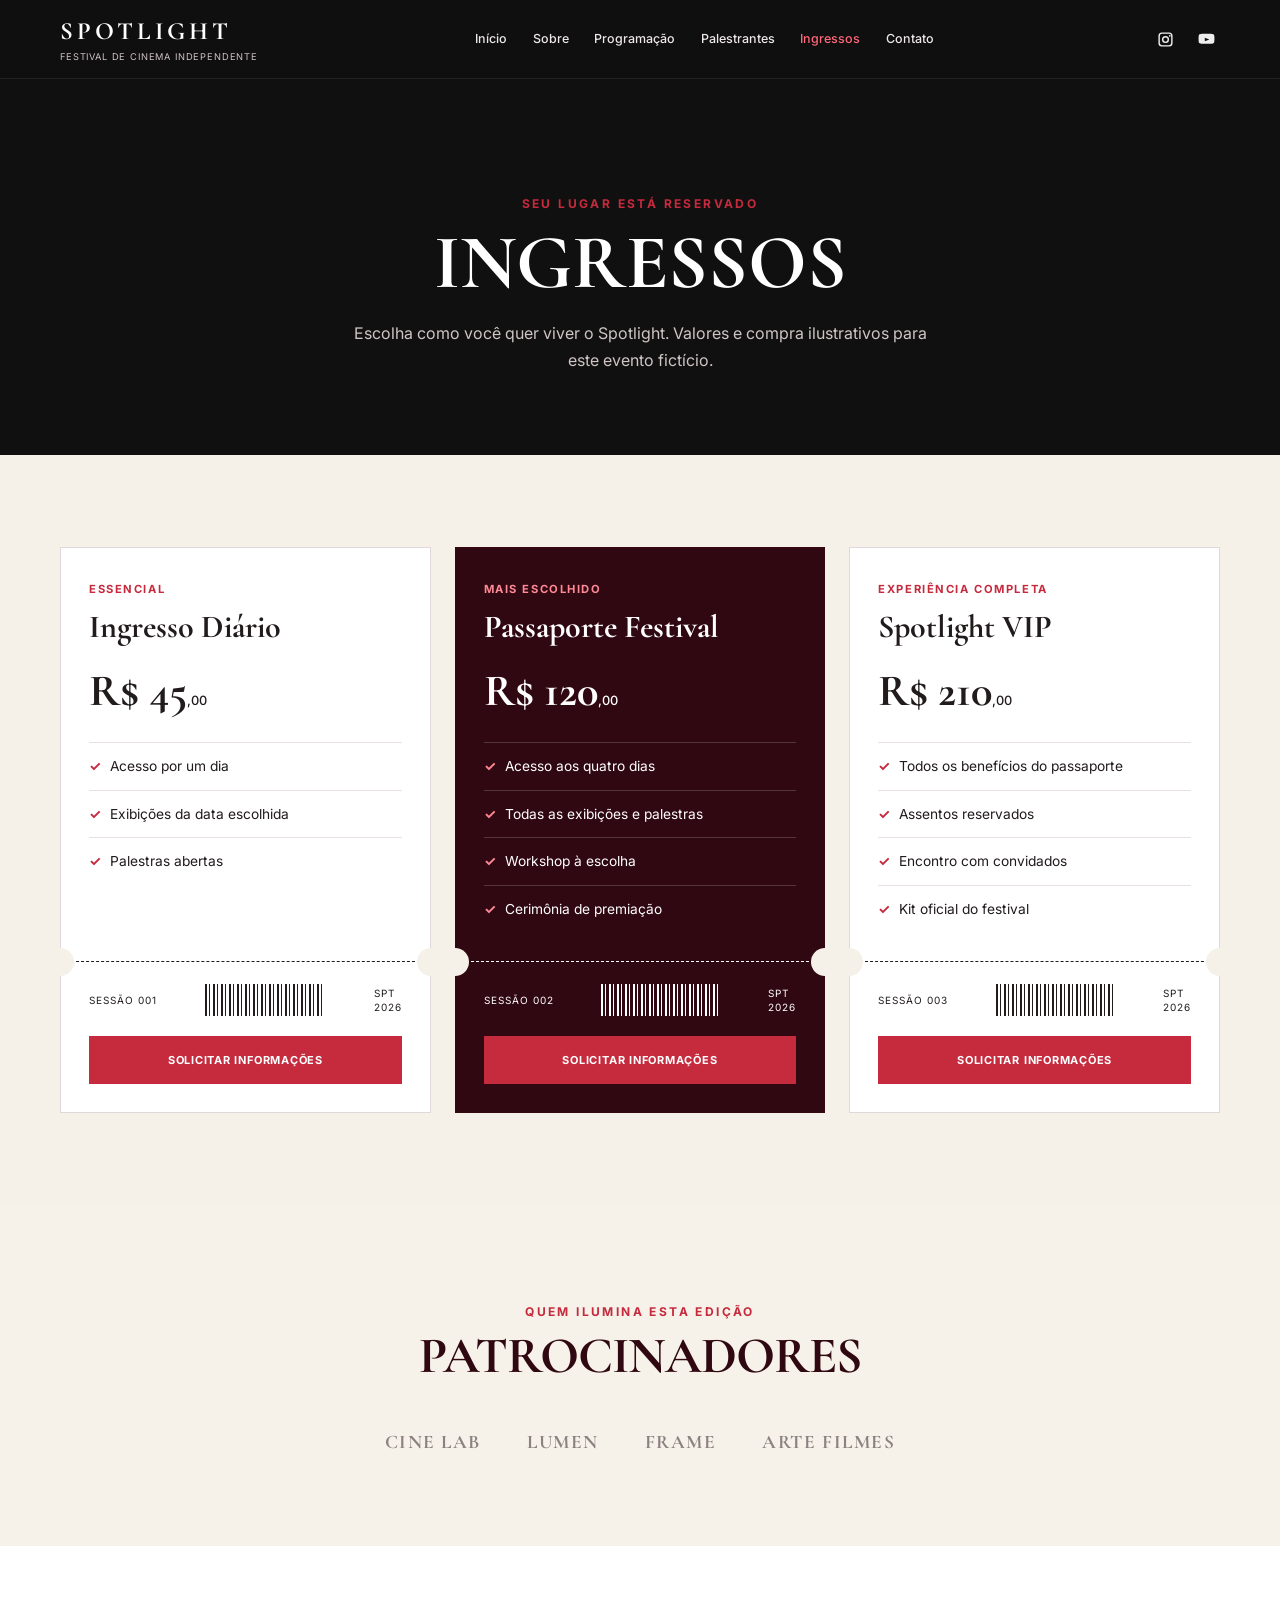
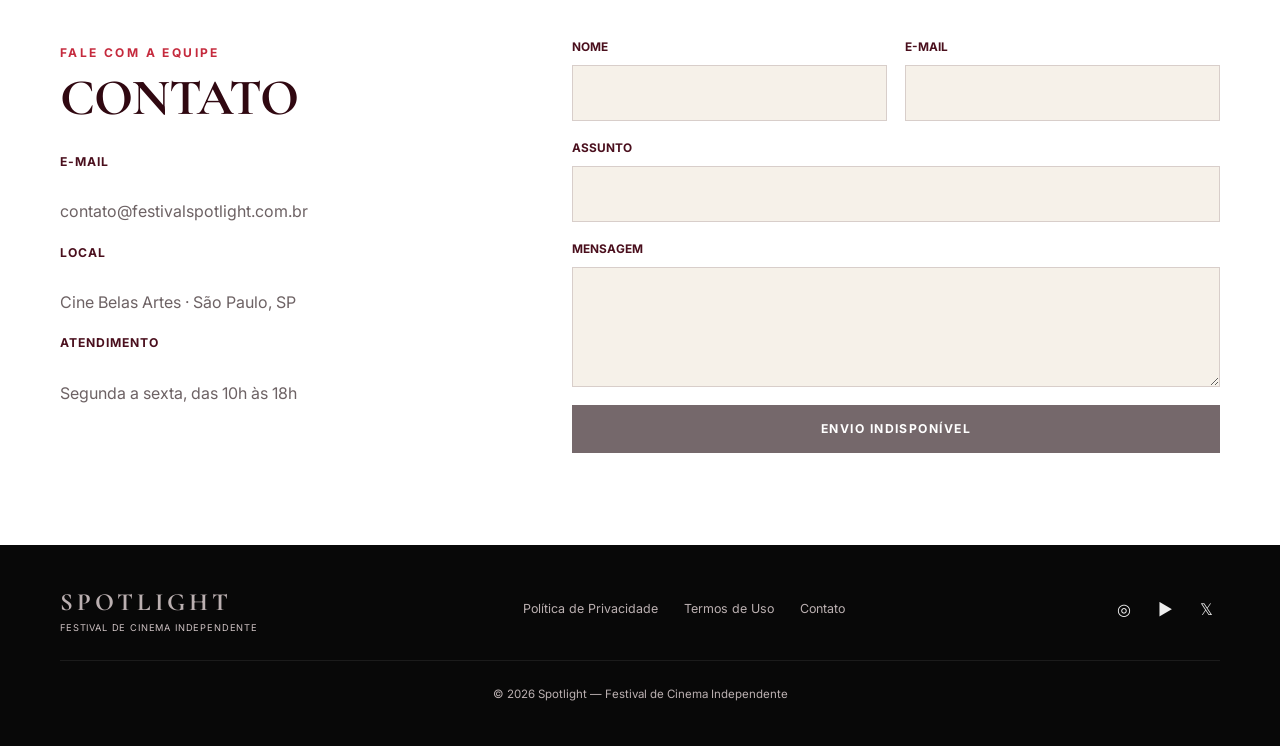
==== commit b799c0bf: "melhoria de detalhes" ====
--- a/ingressos.html
+++ b/ingressos.html
@@ -203,8 +203,6 @@
             <button class="btn" type="submit" disabled>Envio indisponível</button>
           </div>
           <!-- Aviso fixo: não há mais confirmação simulada de envio. -->
-          <p class="form-message">Formulário demonstrativo, sem envio de mensagens. Para contato, utilize o e-mail informado.</p>
-        </form>
       </div>
     </section>
   </main>
--- a/css/style.css
+++ b/css/style.css
@@ -177,13 +177,19 @@
   gap: 13px; 
 }
 
-.socials a { 
-  display: grid; 
-  place-items: center; 
-  width: 28px; 
-  height: 28px; 
-  color: #eee; 
-}
+.socials a {
+  display: grid;
+  place-items: center;
+  width: 28px;
+  height: 28px;
+  color: #eee;
+  transition: color 0.3s ease;
+}
+
+.socials a:hover {
+  color: #ff687b;
+}
+
 
 .socials svg { 
   width: 17px; 
@@ -474,22 +480,64 @@
 /* display:flex coloca imagem e legenda em linha.
    flex:1 distribui a largura igualmente entre os três quadros.
    Cantos retos preservam a aparência de fotograma. */
-.film-frame { display: flex; flex: 1; min-width: 0; min-height: 190px; background: var(--cream); border-radius: 0; }
-.film-frame img { width: 35%; height: auto; align-self: stretch; object-fit: cover; }
-.film-caption { width: 65%; padding: 18px 16px; }
-.film-caption h3 { font: 700 24px/1.1 var(--serif); color: var(--wine-dark); }
-.film-caption .film-role { margin: 8px 0; color: var(--red); font-size: 11px; font-weight: 700; text-transform: uppercase; }
-.film-caption p { font-size: 13px; line-height: 1.5; color: var(--muted); }
-.film-hint { display: block; margin-top: 8px; font-size: 14px; color: var(--wine); }
+.film-frame { 
+  display: flex; 
+  flex: 1; 
+  min-width: 0; 
+  min-height: 190px; 
+  background: var(--cream); 
+  border-radius: 0; }
+
+.film-frame img { 
+  width: 35%;
+  height: auto; 
+  align-self: stretch; 
+  object-fit: cover; }
+
+.film-caption { 
+  width: 65%; 
+  padding: 18px 16px; }
+  
+.film-caption h3 { 
+  font: 700 24px/1.1 var(--serif); 
+  color: var(--wine-dark); }
+
+.film-caption .film-role { 
+  margin: 8px 0; 
+  color: var(--red); 
+  font-size: 11px; 
+  font-weight: 700; 
+  text-transform: uppercase; }
+
+.film-caption p { 
+  font-size: 13px; 
+  line-height: 1.5; 
+  color: var(--muted); }
+
+.film-hint { 
+  display: block; 
+  margin-top: 8px; 
+  font-size: 14px; 
+  color: var(--wine); }
 
 /* 10. MODIFICADO — TICKETS DE CINEMA
    A seção recebe fundo creme para que os círculos do canhoto simulem recortes.
    Os planos mantêm seus valores e benefícios. O plano central continua vinho. */
 .tickets-section { background: #F5F1E9; }
-.ticket-grid { display: grid; grid-template-columns: repeat(3, 1fr); gap: 24px; align-items: stretch; }
-.ticket { display: flex; flex-direction: column; background: white; padding: 32px 28px 0; border: 1px solid var(--line); }
+
+.ticket-grid { display: grid; 
+  grid-template-columns: repeat(3, 1fr); 
+  gap: 24px; align-items: stretch; }
+  
+.ticket { display: flex; 
+  flex-direction: column; 
+  background: white; 
+  padding: 32px 28px 0; 
+  border: 1px solid var(--line); }
+
 .ticket.featured { background: var(--wine-dark); color: white; }
 .ticket-label { color: var(--red); font-size: .7rem; font-weight: 700; letter-spacing: .14em; text-transform: uppercase; }
+
 /* Vermelho mais claro para que o rótulo tenha contraste no fundo vinho. */
 .featured .ticket-label { color: #ff8996; }
 .ticket h2 { margin: 10px 0 20px; font: 700 2rem/1.1 var(--serif); }
